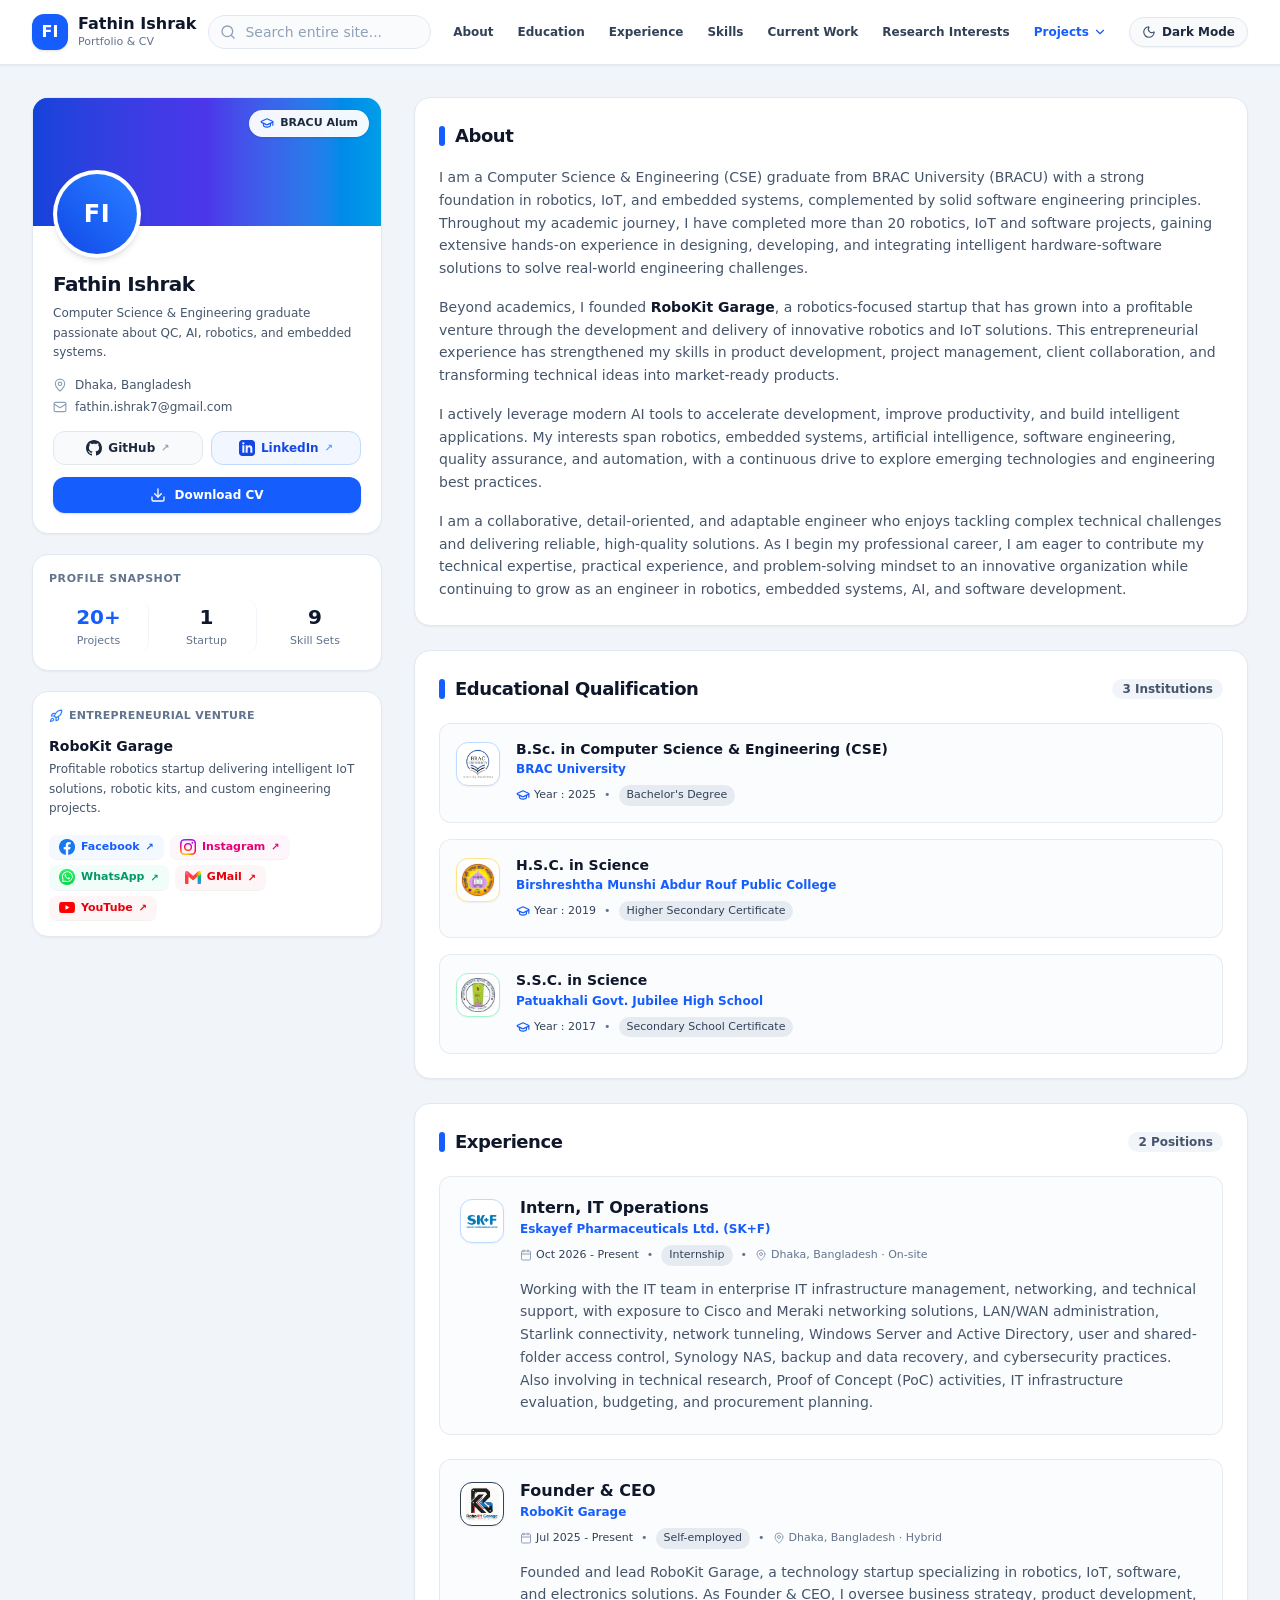
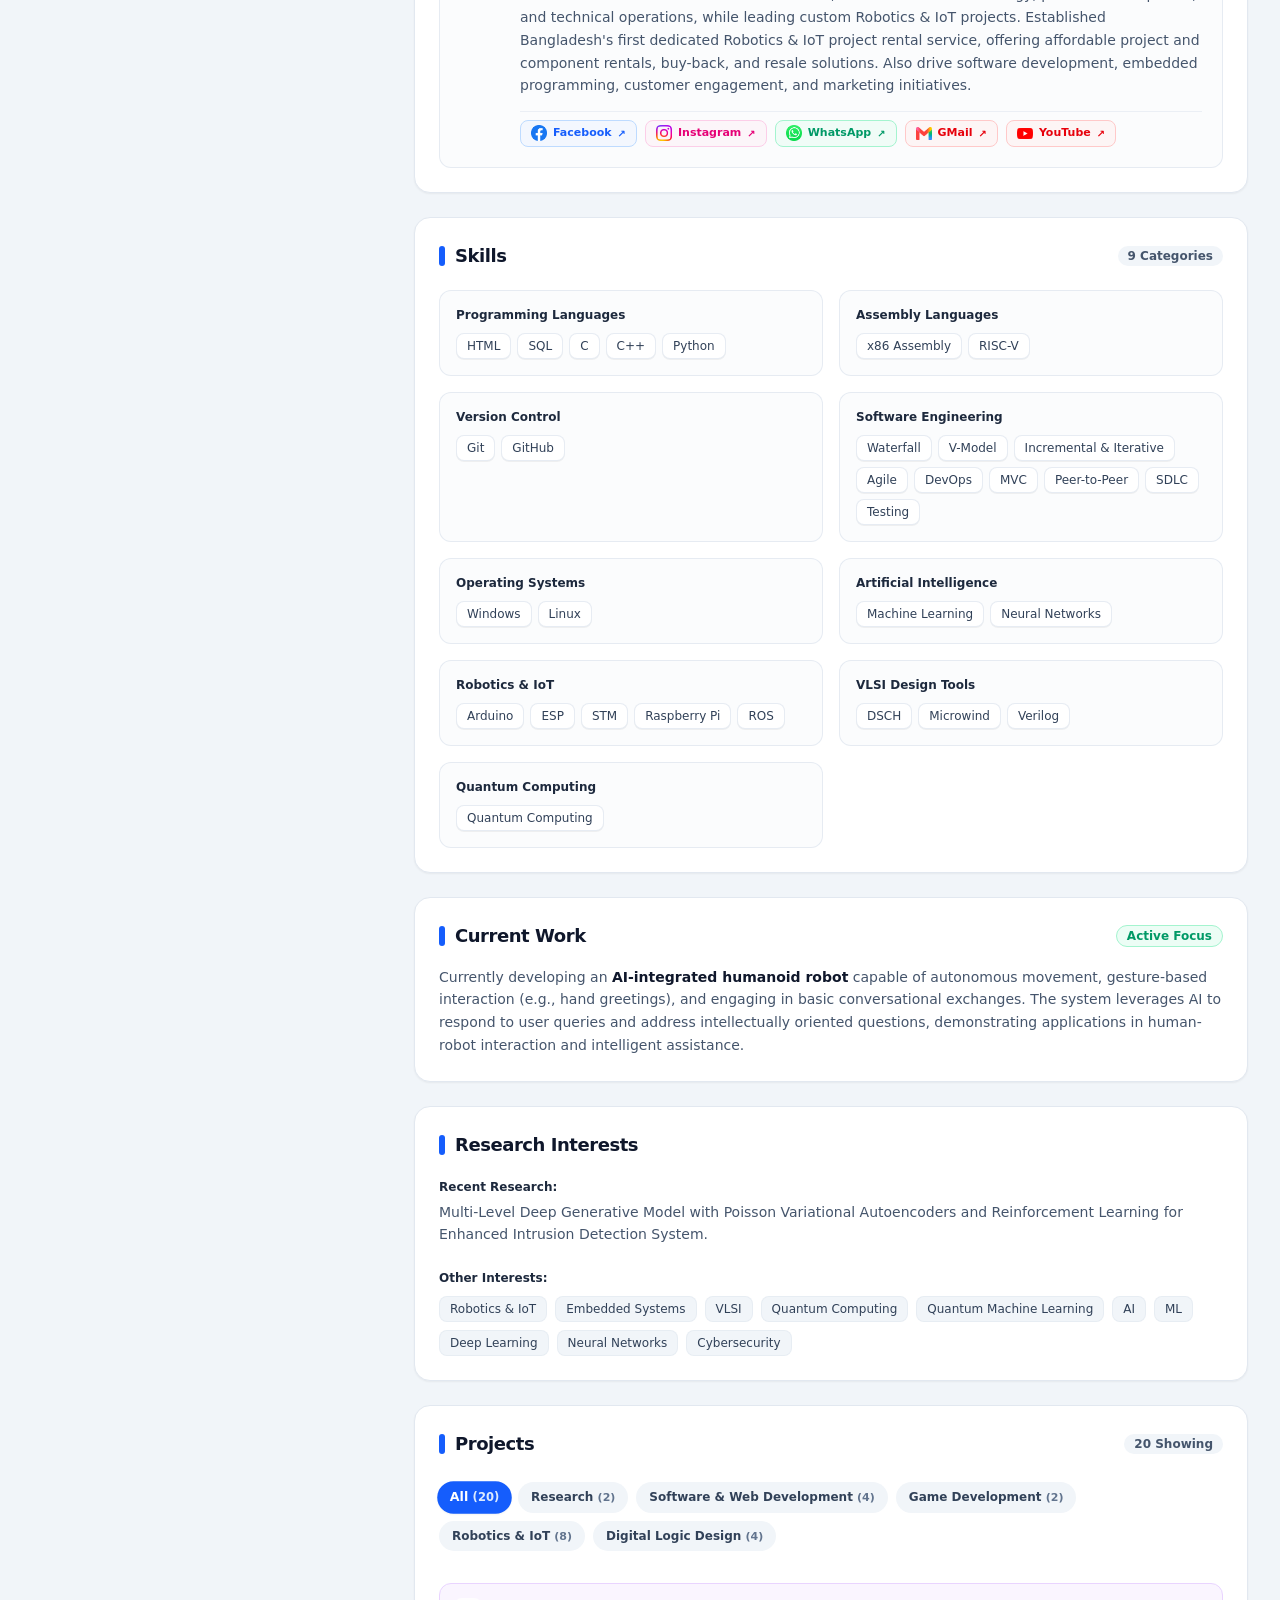
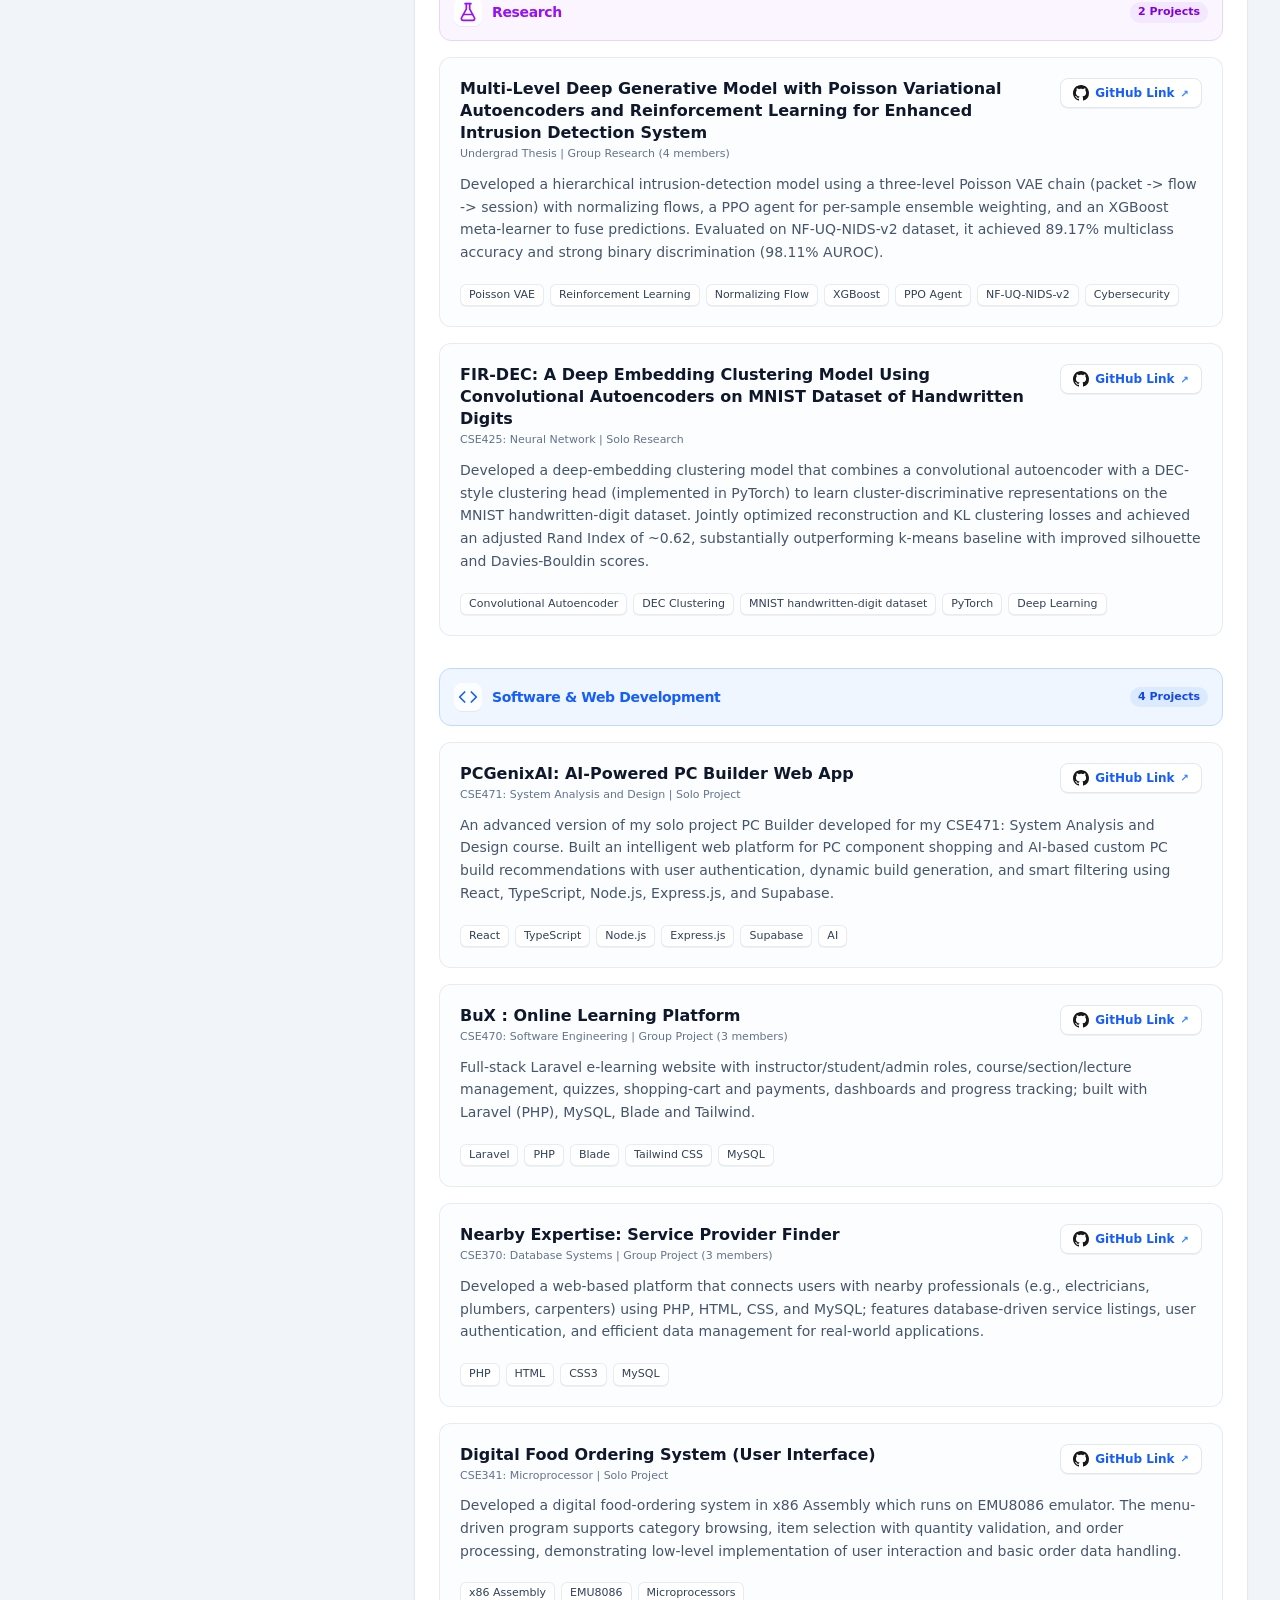
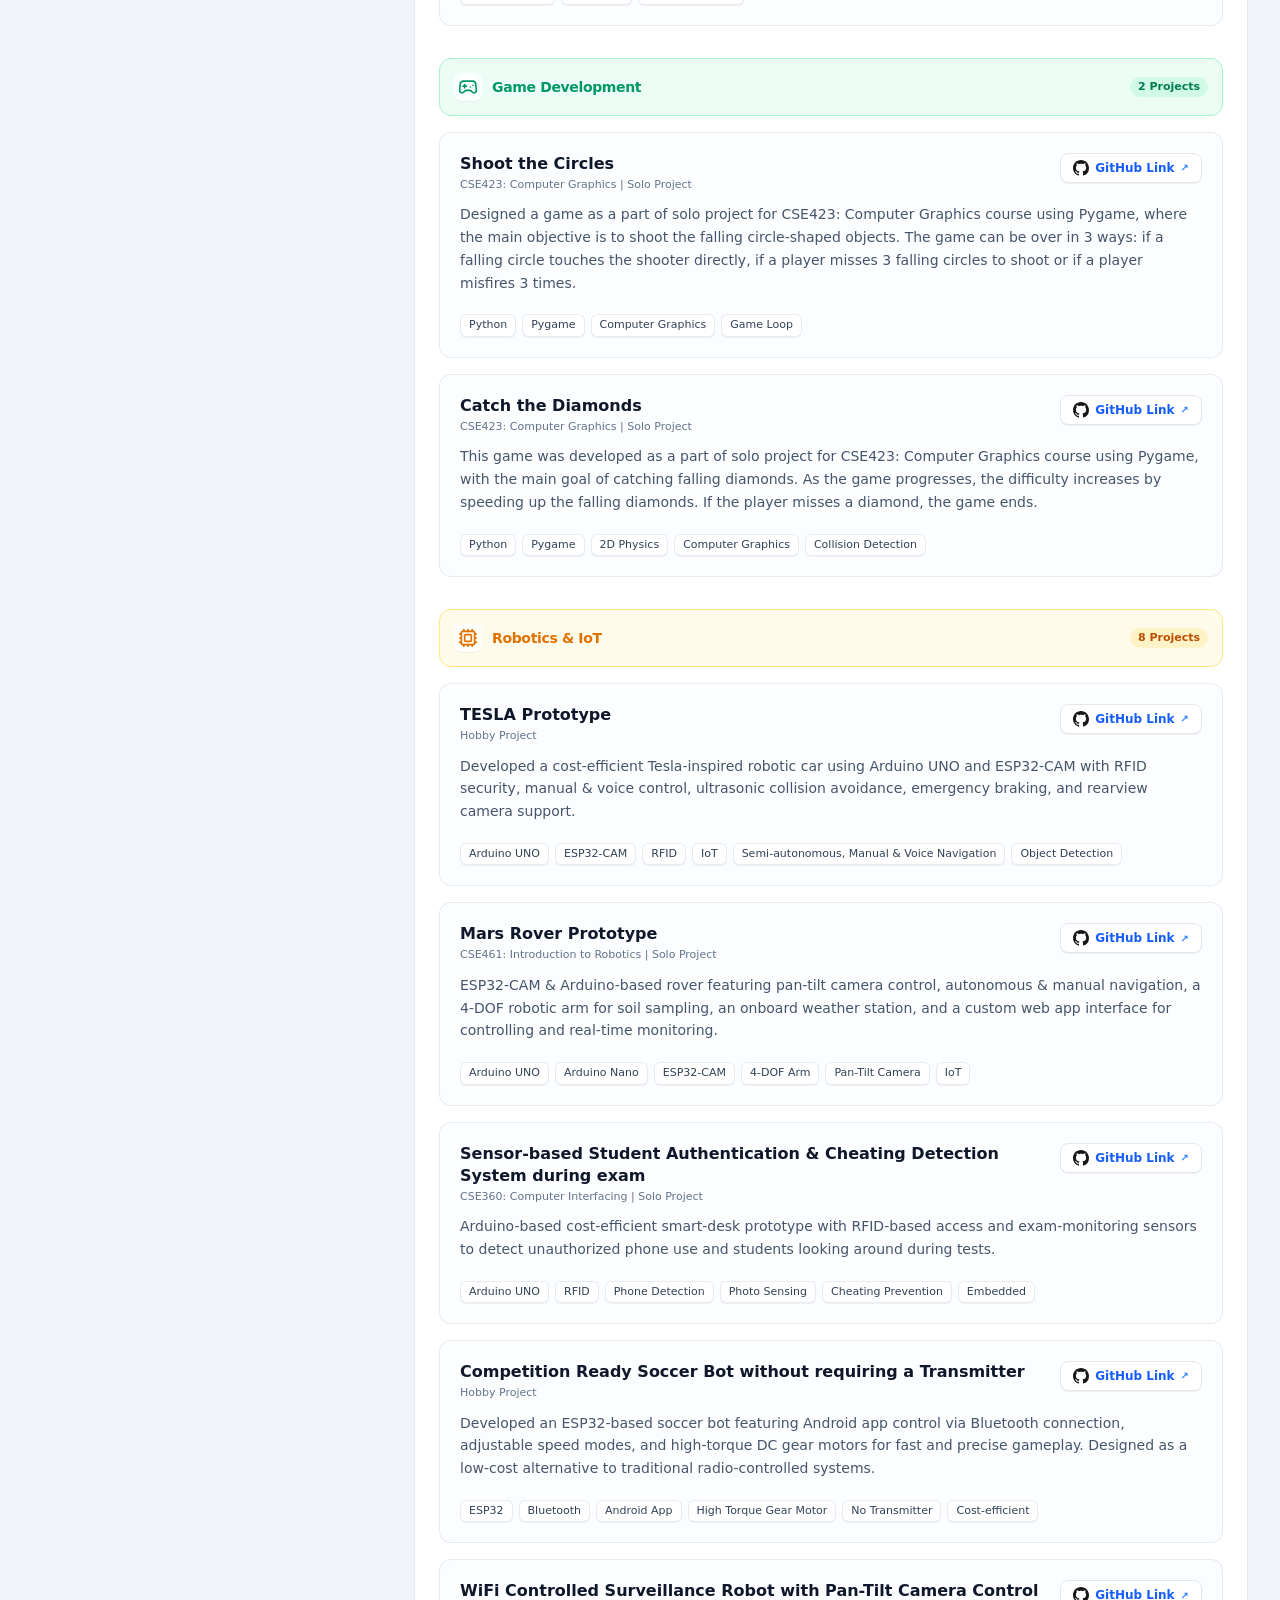
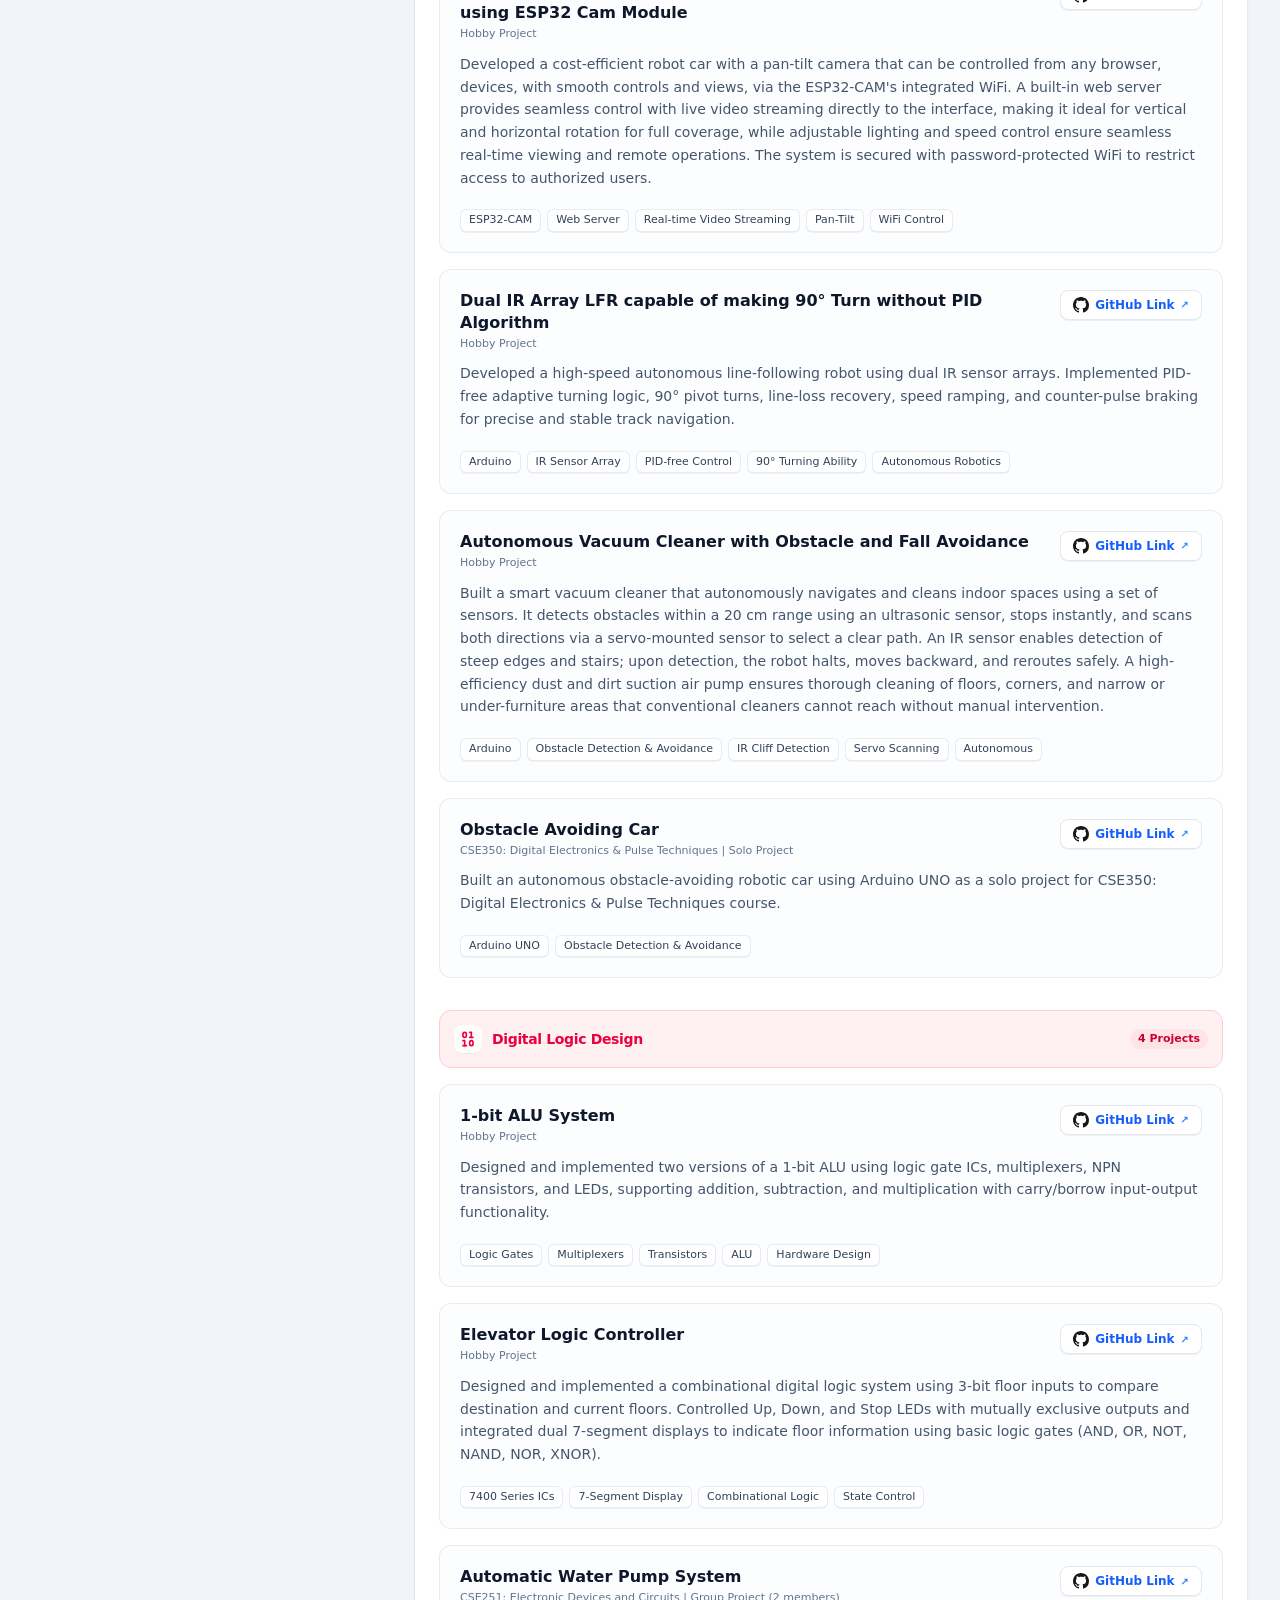
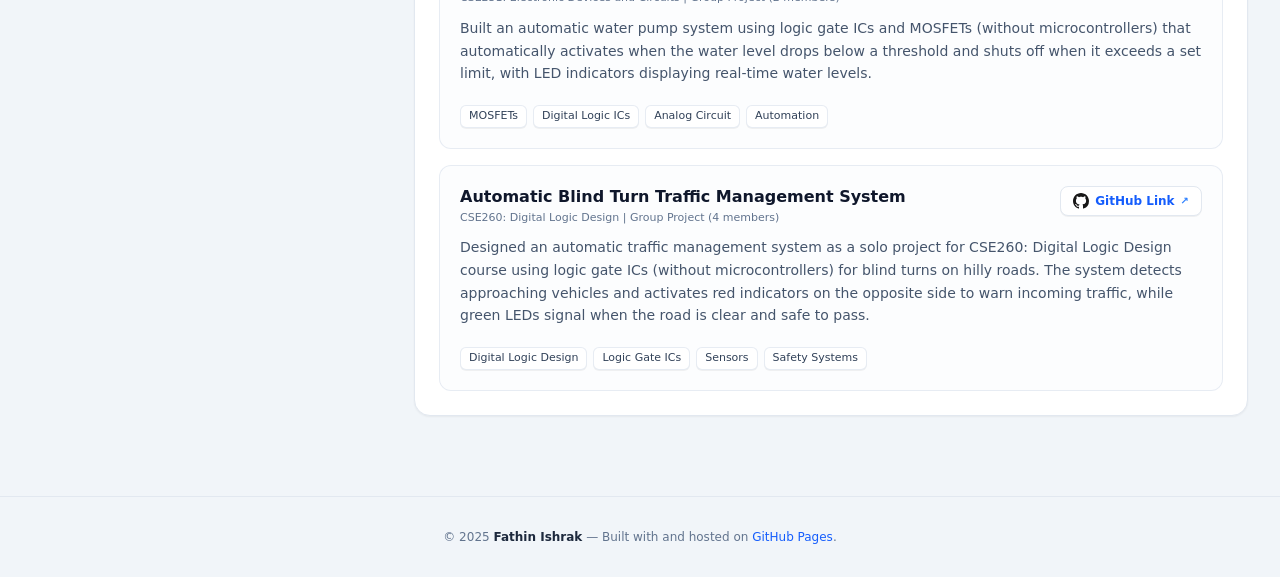
==== docs/index.html @ 708afba5 "chore: initialize project with React and Tailwind CSS Set up the project structure including Vite co" ====
<!doctype html>
<html lang="en">
  <head>
    <meta charset="UTF-8" />
    <meta name="viewport" content="width=device-width, initial-scale=1.0" />
    <title>Fathin Ishrak — Portfolio &amp; CV</title>
    <meta name="description" content="Portfolio and CV of Fathin Ishrak, Computer Science &amp; Engineering graduate from BRAC University passionate about QC, AI, robotics, and embedded systems." />
    <meta property="og:title" content="Fathin Ishrak — Portfolio &amp; CV" />
    <meta property="og:description" content="Portfolio and CV of Fathin Ishrak, Computer Science &amp; Engineering graduate from BRAC University passionate about QC, AI, robotics, and embedded systems." />
    <meta property="og:type" content="website" />
    <meta name="twitter:card" content="summary_large_image" />
    <link rel="preconnect" href="https://fonts.googleapis.com">
    <link rel="preconnect" href="https://fonts.gstatic.com" crossorigin>
    <script type="module" crossorigin src="./assets/index-DKV8P3L7.js"></script>
    <link rel="stylesheet" crossorigin href="./assets/index-Bn8NmuyL.css">
  </head>
  <body>
    <div id="root"></div>
  </body>
</html>
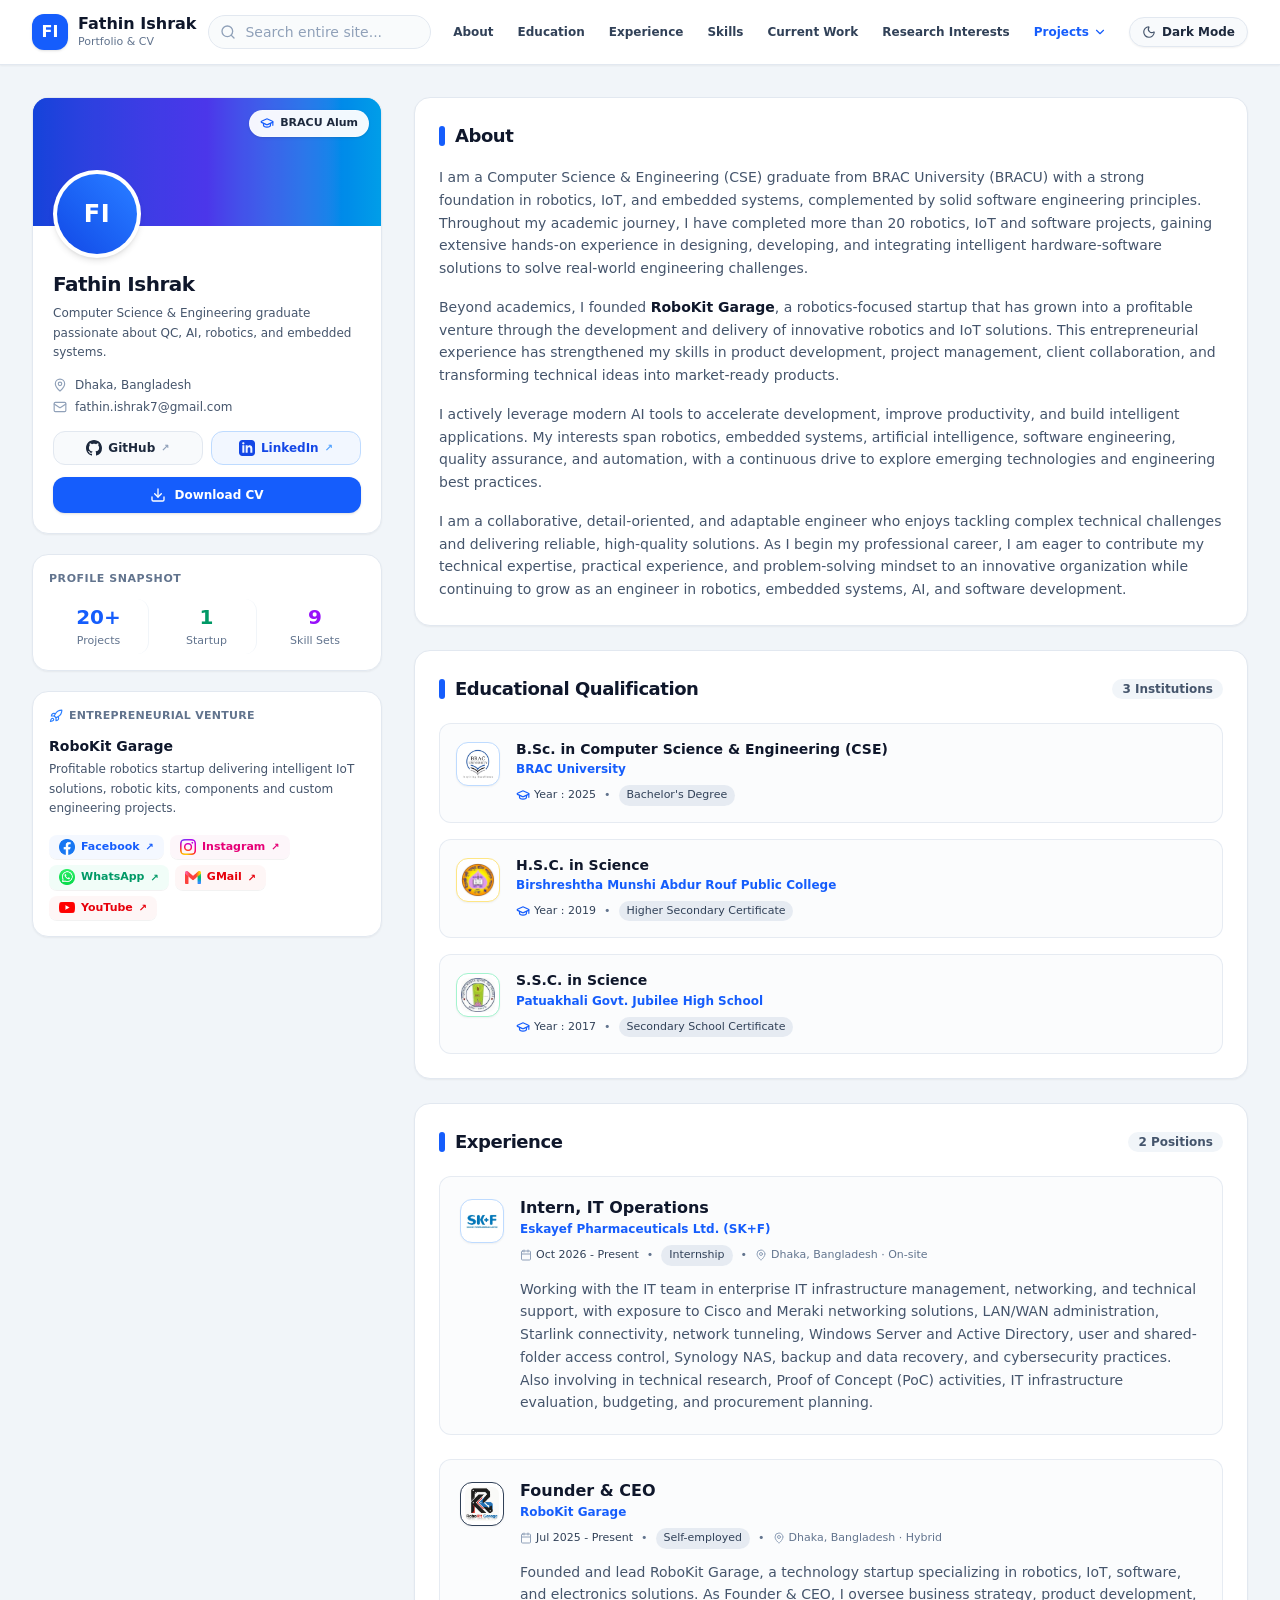
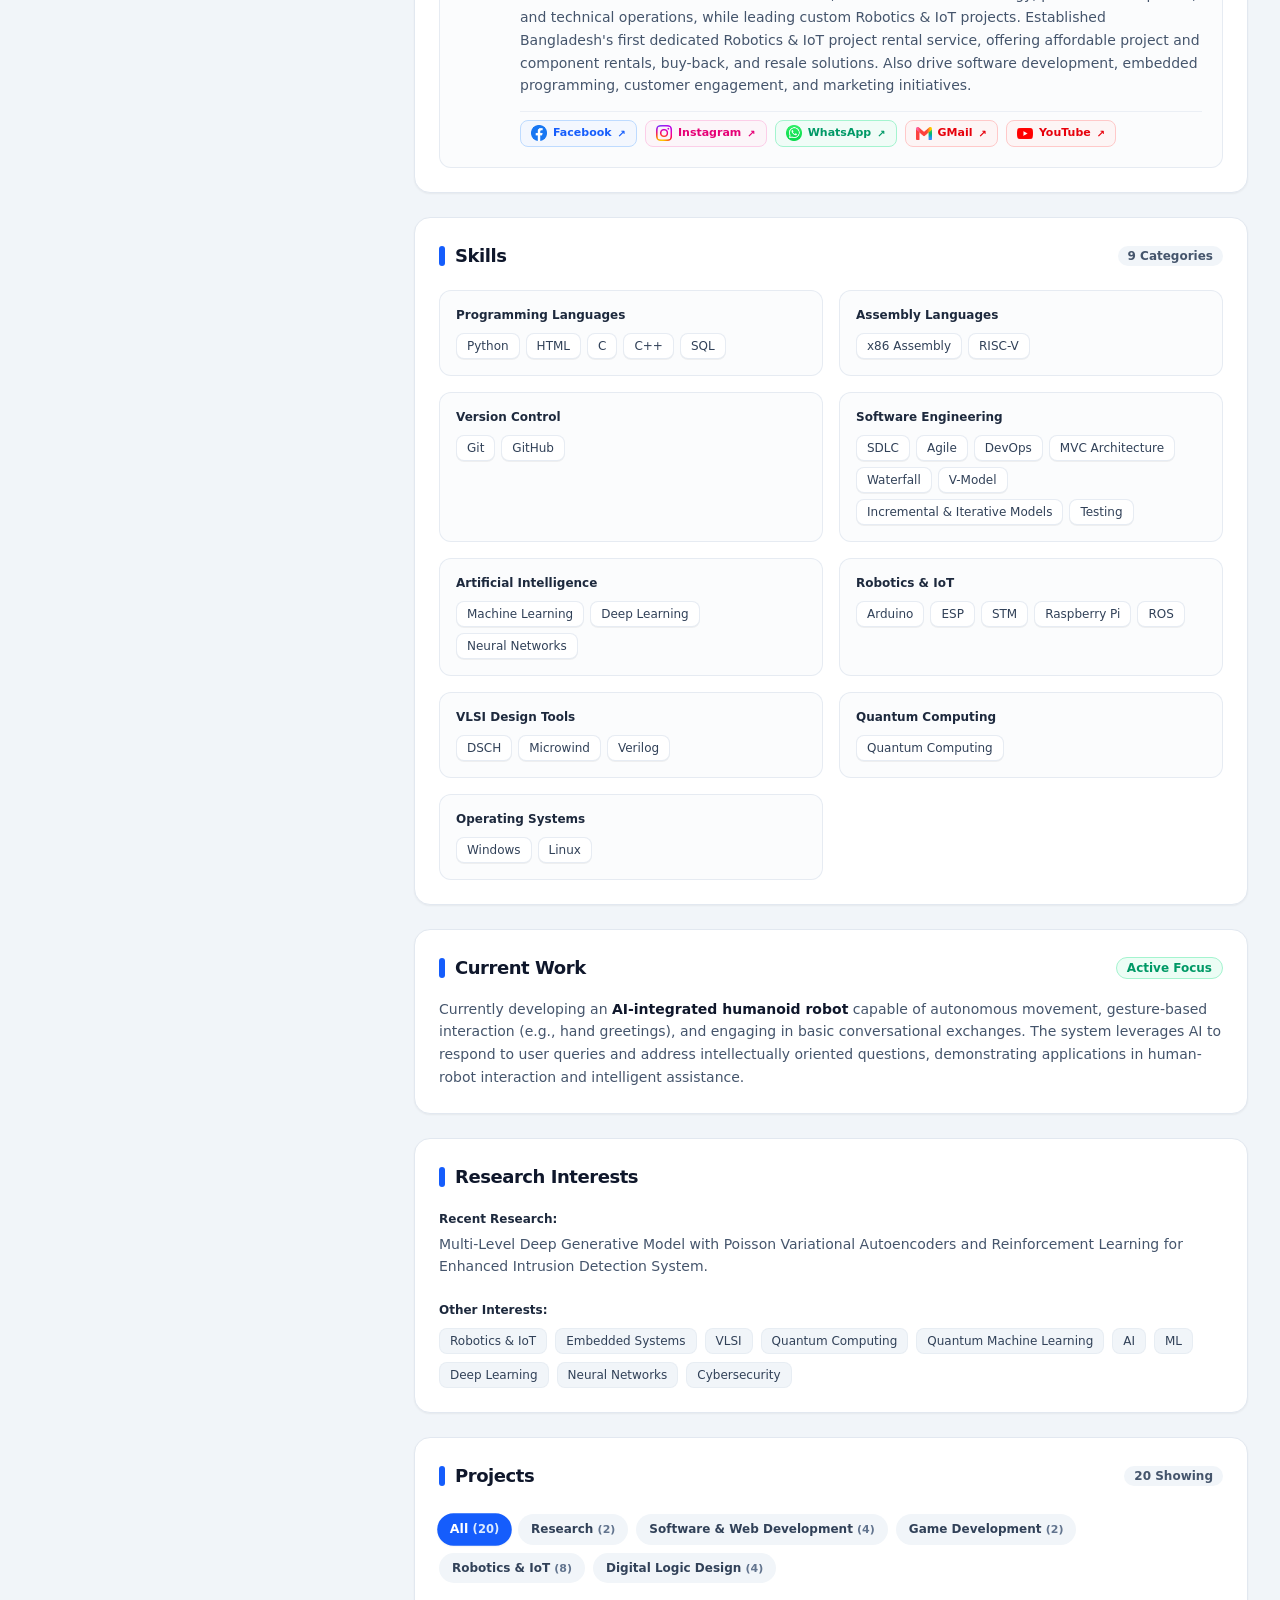
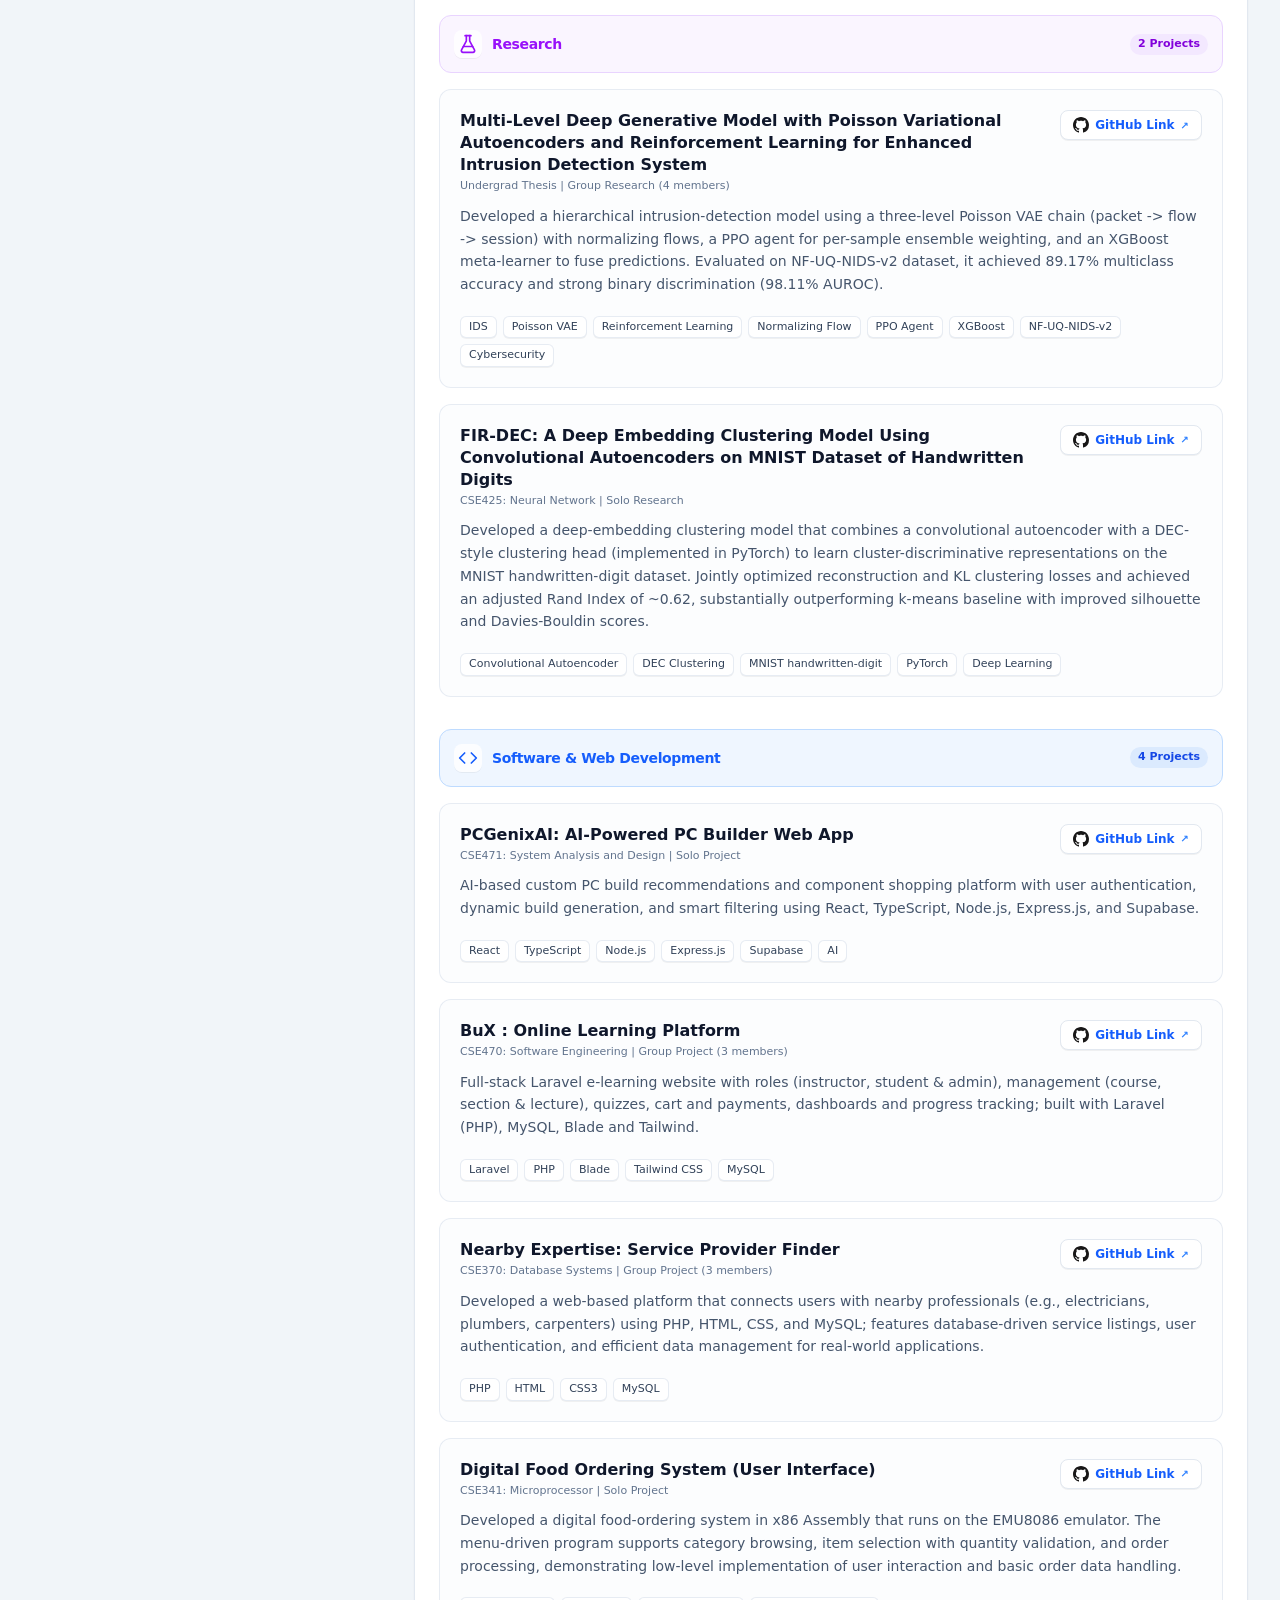
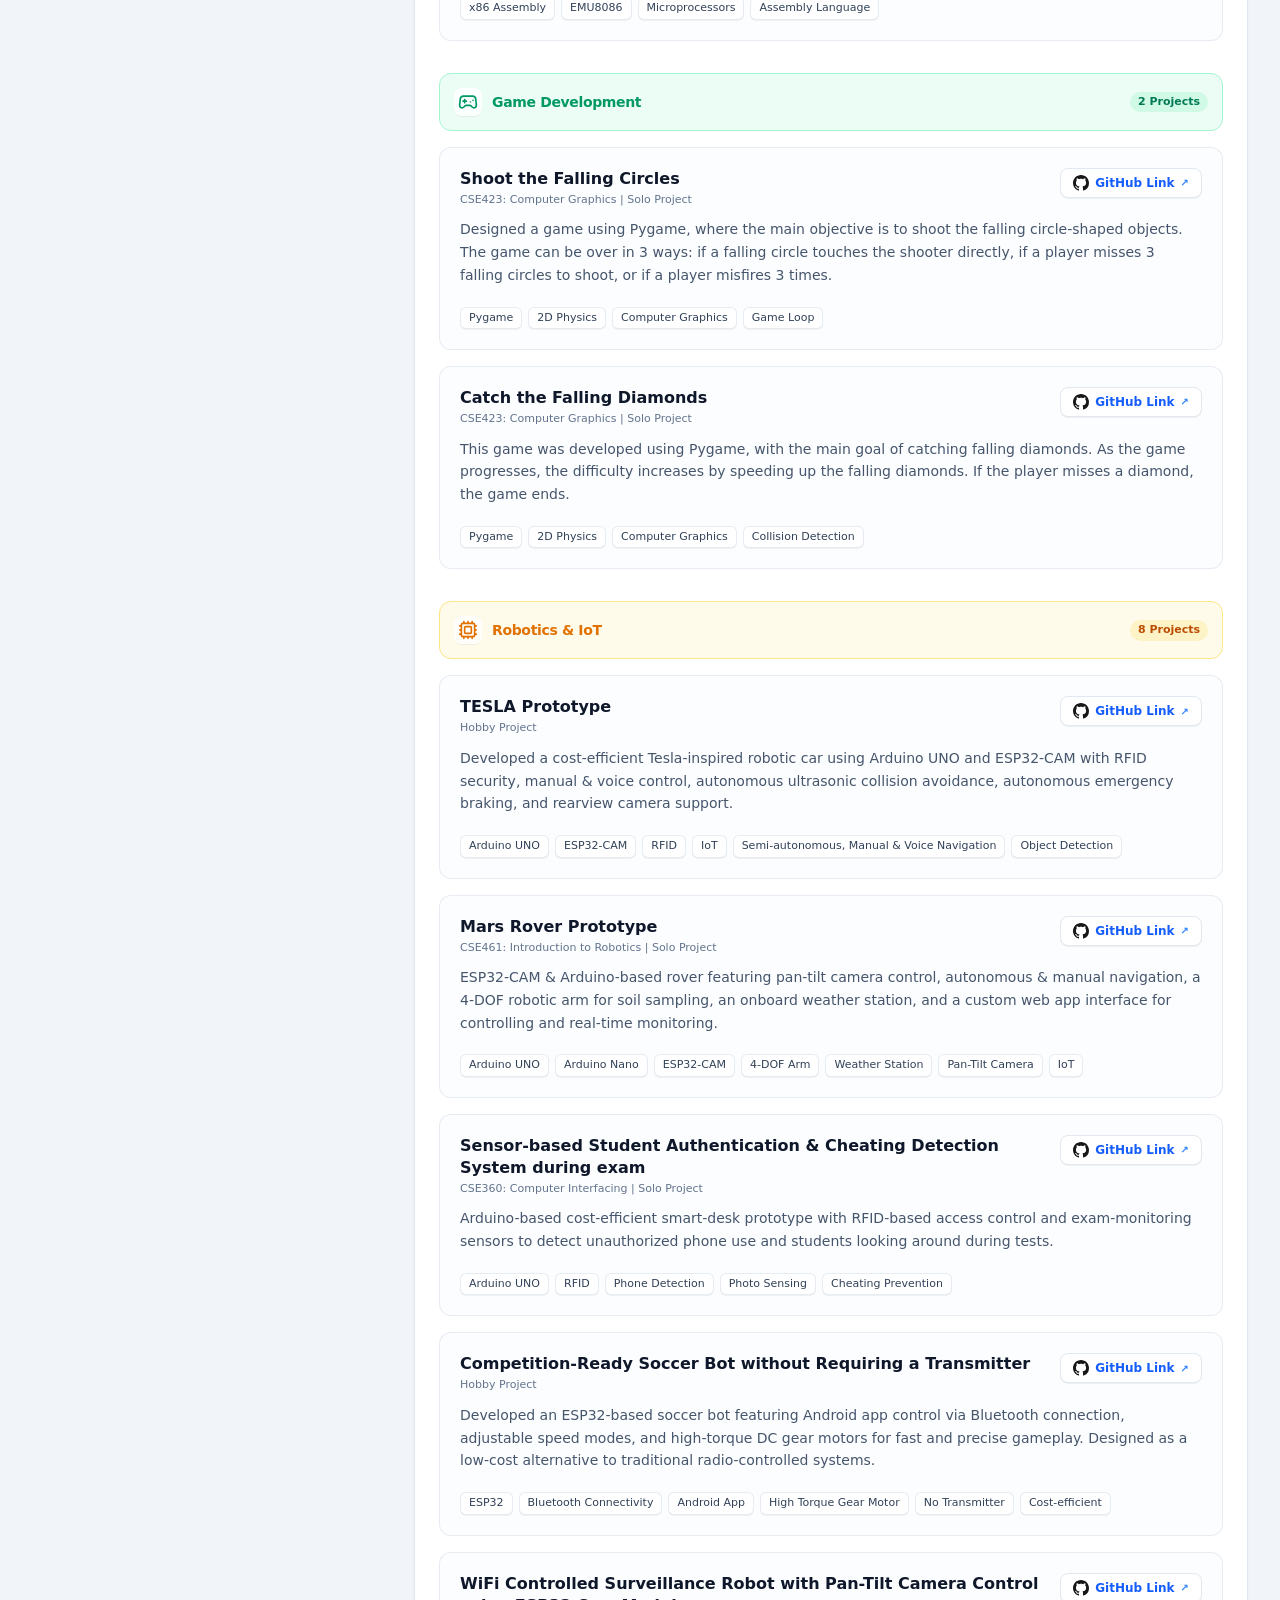
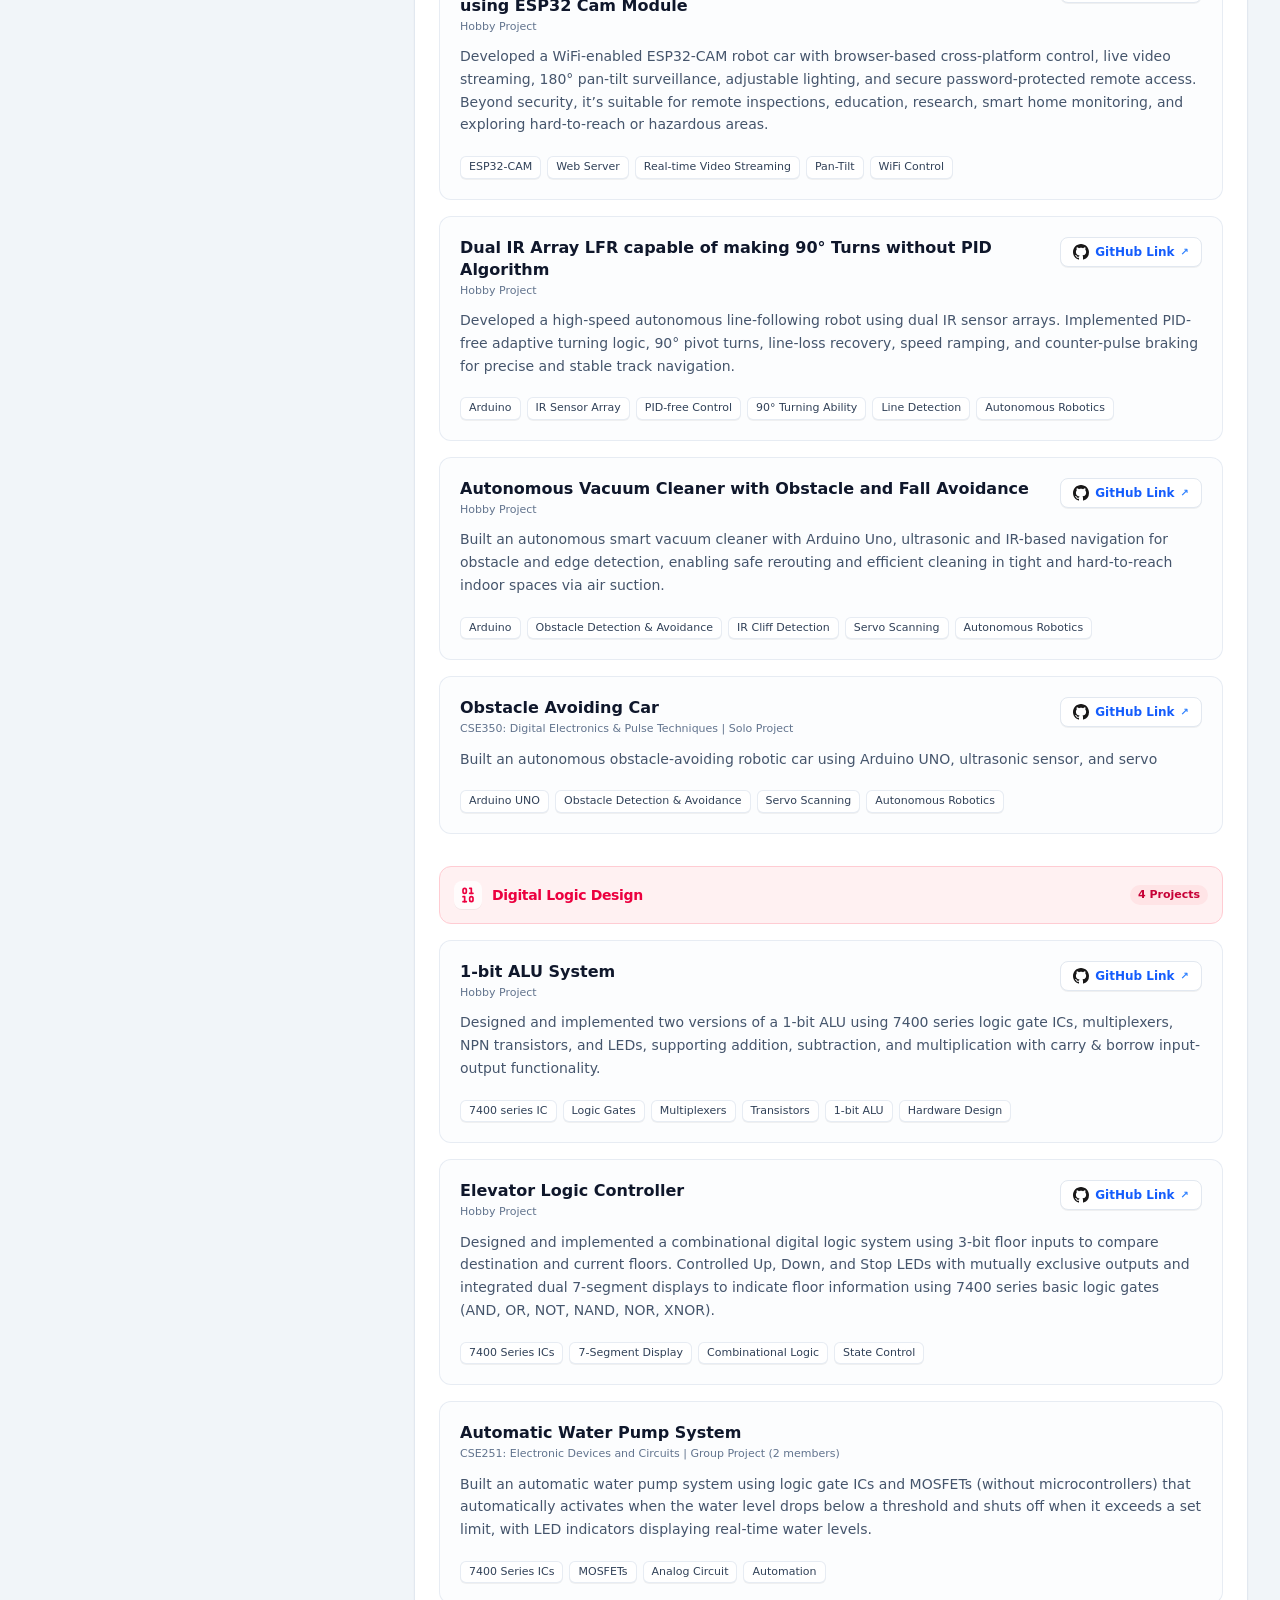
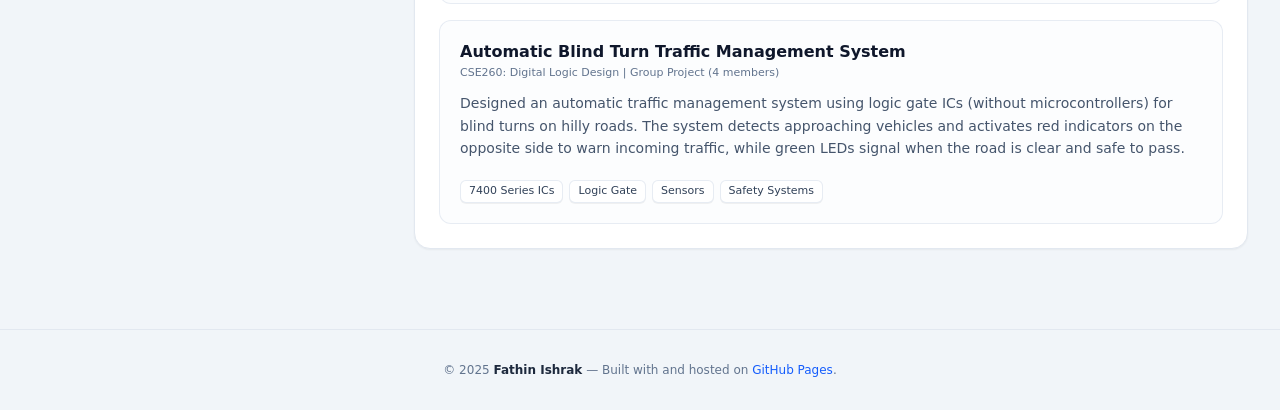
==== commit a40967af: "feat: update project stats and build assets - Apply accent colors to profile stats - Clear empty git" ====
--- a/docs/index.html
+++ b/docs/index.html
@@ -11,8 +11,8 @@
     <meta name="twitter:card" content="summary_large_image" />
     <link rel="preconnect" href="https://fonts.googleapis.com">
     <link rel="preconnect" href="https://fonts.gstatic.com" crossorigin>
-    <script type="module" crossorigin src="./assets/index-DKV8P3L7.js"></script>
-    <link rel="stylesheet" crossorigin href="./assets/index-Bn8NmuyL.css">
+    <script type="module" crossorigin src="./assets/index-DzQEp5dC.js"></script>
+    <link rel="stylesheet" crossorigin href="./assets/index-DJStRv1C.css">
   </head>
   <body>
     <div id="root"></div>
